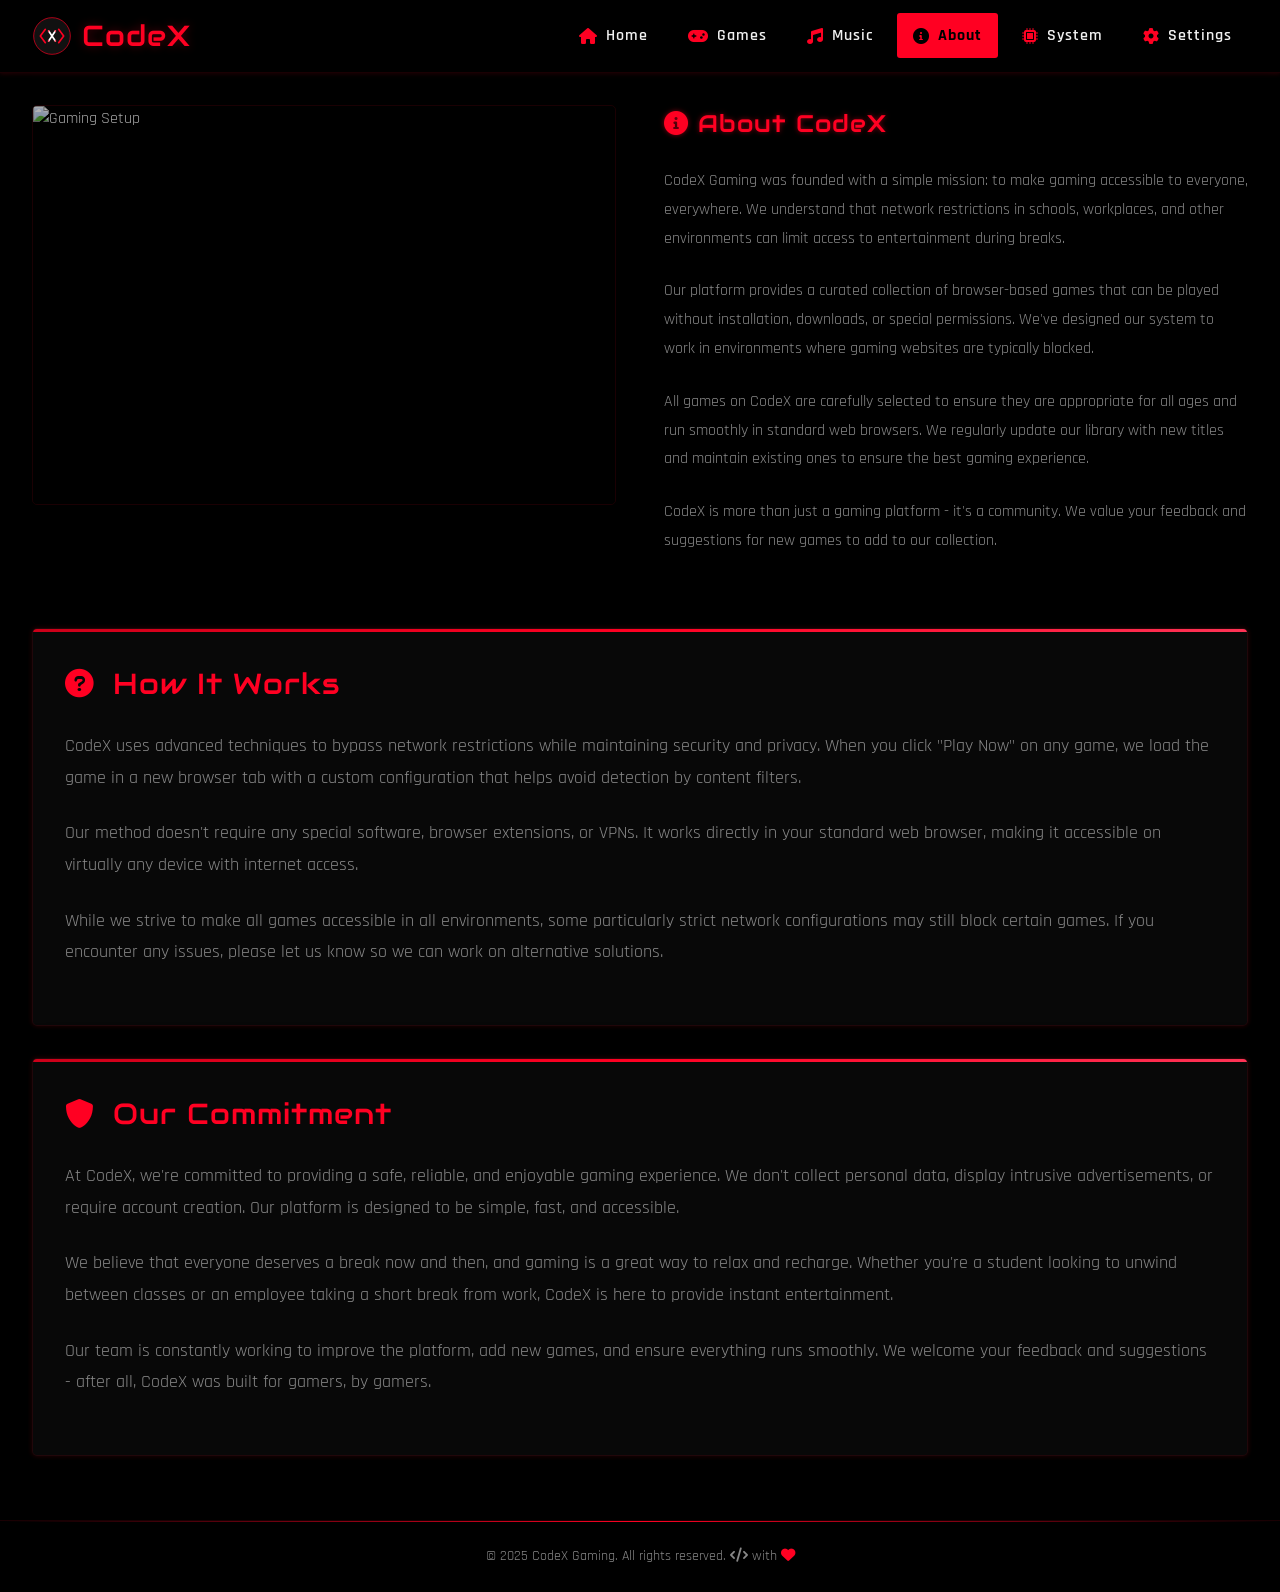
==== about.html @ c89e1aec "Add files via upload" ====
<!DOCTYPE html>
<html lang="en">
<head>
    <meta charset="UTF-8">
    <meta name="viewport" content="width=device-width, initial-scale=1.0">
    <title>CodeX - About</title>
    <link rel="stylesheet" href="style.css">
    <link rel="stylesheet" href="https://cdnjs.cloudflare.com/ajax/libs/font-awesome/6.0.0-beta3/css/all.min.css">
    <!-- Add these lines to your HTML head section -->
<link rel="stylesheet" href="admin-panel.css">
<script src="user-check.js"></script>
<script src="admin-panel.js"></script>
</head>
<body>
    <header>
        <div class="logo">
            <img src="logo.svg" alt="CodeX Logo">
            <h1>CodeX</h1>
        </div>        
        <nav>
            <ul>
                <li><a href="home.html"><i class="fas fa-home"></i> Home</a></li>
                <li><a href="games.html"><i class="fas fa-gamepad"></i> Games</a></li>
                <li><a href="music.html"><i class="fas fa-music"></i> Music</a></li>
                <li><a href="about.html" class="active"><i class="fas fa-info-circle"></i> About</a></li>
                <li><a href="system.html"><i class="fas fa-microchip"></i> System</a></li>
                <li><a href="settings.html"><i class="fas fa-cog"></i> Settings</a></li>
            </ul>
        </nav>
    </header>
    
    <main>
        <section class="about-section">
            <div class="about-image">
                <img src="https://images.unsplash.com/photo-1542751371-adc38448a05e?ixlib=rb-4.0.3&ixid=M3wxMjA3fDB8MHxwaG90by1wYWdlfHx8fGVufDB8fHx8fA%3D%3D&auto=format&fit=crop&w=2070&q=80" alt="Gaming Setup">
            </div>
            <div class="about-content">
                <h2><i class="fas fa-info-circle"></i> About CodeX</h2>
                <p>CodeX Gaming was founded with a simple mission: to make gaming accessible to everyone, everywhere. We understand that network restrictions in schools, workplaces, and other environments can limit access to entertainment during breaks.</p>
                
                <p>Our platform provides a curated collection of browser-based games that can be played without installation, downloads, or special permissions. We've designed our system to work in environments where gaming websites are typically blocked.</p>
                
                <p>All games on CodeX are carefully selected to ensure they are appropriate for all ages and run smoothly in standard web browsers. We regularly update our library with new titles and maintain existing ones to ensure the best gaming experience.</p>
                
                <p>CodeX is more than just a gaming platform - it's a community. We value your feedback and suggestions for new games to add to our collection.</p>
            </div>
        </section>
        
        <section class="content">
            <h2><i class="fas fa-question-circle"></i> How It Works</h2>
            <p>CodeX uses advanced techniques to bypass network restrictions while maintaining security and privacy. When you click "Play Now" on any game, we load the game in a new browser tab with a custom configuration that helps avoid detection by content filters.</p>
            
            <p>Our method doesn't require any special software, browser extensions, or VPNs. It works directly in your standard web browser, making it accessible on virtually any device with internet access.</p>
            
            <p>While we strive to make all games accessible in all environments, some particularly strict network configurations may still block certain games. If you encounter any issues, please let us know so we can work on alternative solutions.</p>
        </section>
        
        <section class="content">
            <h2><i class="fas fa-shield-alt"></i> Our Commitment</h2>
            <p>At CodeX, we're committed to providing a safe, reliable, and enjoyable gaming experience. We don't collect personal data, display intrusive advertisements, or require account creation. Our platform is designed to be simple, fast, and accessible.</p>
            
            <p>We believe that everyone deserves a break now and then, and gaming is a great way to relax and recharge. Whether you're a student looking to unwind between classes or an employee taking a short break from work, CodeX is here to provide instant entertainment.</p>
            
            <p>Our team is constantly working to improve the platform, add new games, and ensure everything runs smoothly. We welcome your feedback and suggestions - after all, CodeX was built for gamers, by gamers.</p>
        </section>
    </main>
    
    <footer>
        <p>&copy; 2025 CodeX Gaming. All rights reserved. <i class="fas fa-code"></i> with <i class="fas fa-heart" style="color: var(--primary);"></i></p>
    </footer>
    
    <div class="page-transition"></div>
    
    <script src="script.js"></script>
    <script>
        function applyWebsiteSettings() {
          const savedSettingsJSON = localStorage.getItem('websiteSettings');
          if (savedSettingsJSON) {
            try {
              const savedSettings = JSON.parse(savedSettingsJSON);
              if (savedSettings.title) document.title = savedSettings.title;
              if (savedSettings.favicon) {
                let faviconLink = document.querySelector('link[rel="icon"]');
                if (!faviconLink) {
                  faviconLink = document.createElement('link');
                  faviconLink.rel = 'icon';
                  document.head.appendChild(faviconLink);
                }
                faviconLink.href = savedSettings.favicon;
              }
              if (savedSettings.theme) document.body.className = savedSettings.theme;
            } catch (error) {
              console.error('Error applying website settings:', error);
            }
          }
        }
        applyWebsiteSettings();
        window.addEventListener('storage', function(e) {
          if (e.key === 'settingsUpdated' || e.key === 'websiteSettings') {
            applyWebsiteSettings();
          }
        });
      </script>
      
</body>
</html>
---- style.css ----
/* Import fonts */
@import url('https://fonts.googleapis.com/css2?family=Audiowide&family=Rajdhani:wght@300;400;500;600;700&display=swap');

/* Reset and Base Styles */
*, *::before, *::after {
    margin: 0;
    padding: 0;
    box-sizing: border-box;
}

:root {
    --primary: #ff0022;
    --primary-dark: #cc0019;
    --primary-light: #ff3355;
    --dark: #050505;
    --darker: #000000;
    --dark-gray: #0a0a0a;
    --medium-gray: #111111;
    --light-gray: #222222;
    --text: #f0f0f0;
    --text-muted: #888888;
    --glow: 0 0 10px rgba(255, 0, 34, 0.7);
    --glow-strong: 0 0 20px rgba(255, 0, 34, 0.9);
}

body {
    background-color: var(--darker);
    color: var(--text);
    font-family: 'Rajdhani', sans-serif;
    min-height: 100vh;
    display: flex;
    flex-direction: column;
    overflow-x: hidden;
    line-height: 1.6;
}

/* Typography */
h1, h2, h3, h4, h5, h6 {
    font-family: 'Audiowide', cursive;
    font-weight: 400;
    letter-spacing: 1px;
}

/* Scrollbar Styling */
::-webkit-scrollbar {
    width: 6px;
}

::-webkit-scrollbar-track {
    background: var(--darker);
}

::-webkit-scrollbar-thumb {
    background: var(--primary-dark);
    border-radius: 3px;
}

::-webkit-scrollbar-thumb:hover {
    background: var(--primary);
}

/* Animations */
@keyframes pulse {
    0% { transform: scale(1); }
    50% { transform: scale(1.05); }
    100% { transform: scale(1); }
}

@keyframes fadeIn {
    from { opacity: 0; }
    to { opacity: 1; }
}

@keyframes slideInFromLeft {
    from { transform: translateX(-50px); opacity: 0; }
    to { transform: translateX(0); opacity: 1; }
}

@keyframes slideInFromRight {
    from { transform: translateX(50px); opacity: 0; }
    to { transform: translateX(0); opacity: 1; }
}

@keyframes slideInFromBottom {
    from { transform: translateY(50px); opacity: 0; }
    to { transform: translateY(0); opacity: 1; }
}

@keyframes glitch {
    0% { transform: translate(0); }
    20% { transform: translate(-2px, 2px); }
    40% { transform: translate(-2px, -2px); }
    60% { transform: translate(2px, 2px); }
    80% { transform: translate(2px, -2px); }
    100% { transform: translate(0); }
}

@keyframes neonFlicker {
    0%, 19%, 21%, 23%, 25%, 54%, 56%, 100% {
        text-shadow: 
            0 0 5px var(--primary),
            0 0 10px var(--primary),
            0 0 20px var(--primary),
            0 0 40px var(--primary);
    }
    20%, 24%, 55% {
        text-shadow: none;
    }
}

/* Login Page Styles */
.login-body {
    display: flex;
    justify-content: center;
    align-items: center;
    height: 100vh;
    background-color: var(--darker);
    position: relative;
    overflow: hidden;
}

.login-background {
    position: absolute;
    top: 0;
    left: 0;
    width: 100%;
    height: 100%;
    background: 
        radial-gradient(circle at center, rgba(255, 0, 34, 0.1) 0%, rgba(0, 0, 0, 0.5) 70%);
    z-index: 1;
}

.login-grid {
    position: absolute;
    top: 0;
    left: 0;
    width: 100%;
    height: 100%;
    background-image: 
        linear-gradient(rgba(255, 0, 34, 0.05) 1px, transparent 1px),
        linear-gradient(90deg, rgba(255, 0, 34, 0.05) 1px, transparent 1px);
    background-size: 30px 30px;
    z-index: 2;
    perspective: 1000px;
    transform-style: preserve-3d;
    animation: fadeIn 2s ease-out;
}

.login-container {
    position: relative;
    z-index: 3;
    text-align: center;
    animation: fadeIn 1.5s ease-out;
}

.login-logo {
    margin-bottom: 2rem;
    animation: pulse 3s infinite ease-in-out;
}

.main-title {
    color: var(--primary);
    font-size: 4rem;
    text-shadow: 
        0 0 5px var(--primary),
        0 0 10px var(--primary),
        0 0 20px var(--primary);
    margin-bottom: 2rem;
    position: relative;
    display: inline-block;
    animation: neonFlicker 5s infinite;
}

.login-box {
    justify-self: center;
    background-color: rgba(10, 10, 10, 0.8);
    backdrop-filter: blur(10px);
    padding: 2.5rem;
    border-radius: 5px;
    box-shadow: 0 0 30px rgba(0, 0, 0, 0.8), 0 0 10px rgba(255, 0, 34, 0.3);
    width: 350px;
    border: 1px solid rgba(255, 0, 34, 0.2);
    position: relative;
    overflow: hidden;
}

.login-box::before {
    content: '';
    position: absolute;
    top: -50%;
    left: -50%;
    width: 200%;
    height: 200%;
    background: linear-gradient(
        to bottom right,
        rgba(255, 0, 34, 0),
        rgba(255, 0, 34, 0),
        rgba(255, 0, 34, 0.05),
        rgba(255, 0, 34, 0)
    );
    transform: rotate(30deg);
    animation: rotateGradient 10s linear infinite;
    z-index: -1;
}

@keyframes rotateGradient {
    0% { transform: rotate(0deg); }
    100% { transform: rotate(360deg); }
}

.login-box h2 {
    margin-bottom: 1.5rem;
    color: var(--text);
    font-size: 1.8rem;
    position: relative;
    display: inline-block;
}

.login-box h2::after {
    content: '';
    position: absolute;
    bottom: -10px;
    left: 50%;
    transform: translateX(-50%);
    width: 50px;
    height: 2px;
    background: var(--primary);
    border-radius: 2px;
}

.login-box input {
    width: 100%;
    padding: 12px 15px;
    margin-bottom: 1.5rem;
    background-color: rgba(0, 0, 0, 0.5);
    border: 1px solid var(--light-gray);
    color: var(--text);
    border-radius: 3px;
    font-family: 'Rajdhani', sans-serif;
    font-size: 1.1rem;
    transition: all 0.3s ease;
}

.login-box input:focus {
    outline: none;
    border-color: var(--primary);
    box-shadow: 0 0 10px rgba(255, 0, 34, 0.5);
}

.login-box button {
    width: 100%;
    padding: 12px;
    background-color: var(--primary);
    color: white;
    border: none;
    border-radius: 3px;
    cursor: pointer;
    font-weight: bold;
    font-family: 'Audiowide', cursive;
    font-size: 1rem;
    letter-spacing: 1px;
    transition: all 0.3s ease;
    position: relative;
    overflow: hidden;
}

.login-box button::before {
    content: '';
    position: absolute;
    top: 0;
    left: -100%;
    width: 100%;
    height: 100%;
    background: linear-gradient(
        90deg,
        transparent,
        rgba(255, 255, 255, 0.2),
        transparent
    );
    transition: all 0.5s;
}

.login-box button:hover {
    background-color: var(--primary-dark);
    transform: translateY(-2px);
    box-shadow: 0 5px 15px rgba(255, 0, 34, 0.4);
}

.login-box button:hover::before {
    left: 100%;
}

.login-box button:active {
    transform: translateY(1px);
}

#error-message {
    color: var(--primary);
    margin-top: 1rem;
    font-size: 0.9rem;
    height: 20px;
    font-weight: 500;
}

/* Header Styles */
header {
    background-color: rgba(0, 0, 0, 0.9);
    backdrop-filter: blur(10px);
    padding: 0.8rem 2rem;
    box-shadow: 0 2px 20px rgba(0, 0, 0, 0.8), 0 0 5px rgba(255, 0, 34, 0.3);
    display: flex;
    justify-content: space-between;
    align-items: center;
    position: sticky;
    top: 0;
    z-index: 100;
    border-bottom: 1px solid rgba(255, 0, 34, 0.1);
}

header .main-title {
    font-size: 2rem;
    margin-bottom: 0;
    text-shadow: 
        0 0 5px var(--primary),
        0 0 10px var(--primary);
}

nav ul {
    display: flex;
    list-style: none;
    gap: 0.5rem;
}

nav ul li a {
    color: var(--text);
    text-decoration: none;
    font-weight: 600;
    padding: 0.6rem 1rem;
    border-radius: 3px;
    transition: all 0.3s;
    position: relative;
    font-family: 'Rajdhani', sans-serif;
    letter-spacing: 1px;
    font-size: 1rem;
    display: flex;
    align-items: center;
    gap: 0.5rem;
}

nav ul li a i {
    color: var(--primary);
}

nav ul li a::after {
    content: '';
    position: absolute;
    bottom: 0;
    left: 0;
    width: 0;
    height: 2px;
    background-color: var(--primary);
    transition: width 0.3s ease;
}

nav ul li a:hover {
    color: var(--text);
    background-color: rgba(255, 0, 34, 0.1);
}

nav ul li a:hover::after {
    width: 100%;
}

nav ul li a.active {
    background-color: var(--primary);
    color: black;
    font-weight: 700;
}

nav ul li a.active i {
    color: black;
}

nav ul li a.active::after {
    width: 0;
}

/* Main Content Styles */
main {
    flex: 1;
    padding: 2rem;
    max-width: 1400px;
    margin: 0 auto;
    width: 100%;
    animation: fadeIn 1s ease-out;
}

.content {
    background-color: rgba(10, 10, 10, 0.8);
    backdrop-filter: blur(10px);
    padding: 2rem;
    border-radius: 5px;
    box-shadow: 0 0 30px rgba(0, 0, 0, 0.5), 0 0 5px rgba(255, 0, 34, 0.2);
    border: 1px solid rgba(255, 0, 34, 0.1);
    position: relative;
    overflow: hidden;
    margin-bottom: 2rem;
}

.content::before {
    content: '';
    position: absolute;
    top: 0;
    left: 0;
    width: 100%;
    height: 3px;
    background: linear-gradient(90deg, var(--primary-dark), var(--primary), var(--primary-light));
}

.content h2 {
    color: var(--primary);
    margin-bottom: 1.5rem;
    font-size: 1.8rem;
    position: relative;
    display: inline-block;
    animation: slideInFromLeft 1s ease-out;
}

.content h2 i {
    margin-right: 0.5rem;
}

.content p {
    margin-bottom: 1.5rem;
    line-height: 1.8;
    font-size: 1.1rem;
    color: var(--text-muted);
}

/* Games Grid Styles */
.games-grid {
    display: grid;
    grid-template-columns: repeat(auto-fill, minmax(250px, 1fr));
    gap: 1.5rem;
}

.game-card {
    background: linear-gradient(145deg, #0a0a0a, #050505);
    border-radius: 5px;
    padding: 1.5rem;
    text-align: center;
    box-shadow: 0 5px 15px rgba(0, 0, 0, 0.5);
    transition: all 0.3s ease;
    position: relative;
    overflow: hidden;
    border: 1px solid rgba(20, 20, 20, 1);
    animation: fadeIn 0.5s ease-out;
    animation-fill-mode: both;
}

.games-grid .game-card:nth-child(1) { animation-delay: 0.1s; }
.games-grid .game-card:nth-child(2) { animation-delay: 0.15s; }
.games-grid .game-card:nth-child(3) { animation-delay: 0.2s; }
.games-grid .game-card:nth-child(4) { animation-delay: 0.25s; }
.games-grid .game-card:nth-child(5) { animation-delay: 0.3s; }
.games-grid .game-card:nth-child(6) { animation-delay: 0.35s; }
.games-grid .game-card:nth-child(7) { animation-delay: 0.4s; }
.games-grid .game-card:nth-child(8) { animation-delay: 0.45s; }
.games-grid .game-card:nth-child(9) { animation-delay: 0.5s; }
.games-grid .game-card:nth-child(10) { animation-delay: 0.55s; }
.games-grid .game-card:nth-child(11) { animation-delay: 0.6s; }
.games-grid .game-card:nth-child(12) { animation-delay: 0.65s; }

.game-card::before {
    content: '';
    position: absolute;
    top: -50%;
    left: -50%;
    width: 200%;
    height: 200%;
    background: linear-gradient(
        to bottom right,
        rgba(255, 0, 34, 0),
        rgba(255, 0, 34, 0),
        rgba(255, 0, 34, 0.1),
        rgba(255, 0, 34, 0)
    );
    transform: rotate(30deg);
    z-index: 1;
    transition: all 0.5s;
    opacity: 0;
}

.game-card::after {
    content: '';
    position: absolute;
    top: 0;
    left: 0;
    width: 100%;
    height: 100%;
    background: linear-gradient(
        to bottom,
        rgba(255, 0, 34, 0.05),
        rgba(0, 0, 0, 0)
    );
    z-index: 0;
}

.game-card:hover {
    transform: translateY(-10px);
    box-shadow: 0 15px 30px rgba(0, 0, 0, 0.7), 0 0 15px rgba(255, 0, 34, 0.3);
    border-color: rgba(255, 0, 34, 0.3);
    background: linear-gradient(145deg, #0c0c0c, #070707);
}

.game-card:hover::before {
    opacity: 1;
    animation: rotateGradient 10s linear infinite;
}

.game-card h3 {
    color: var(--text);
    margin-bottom: 1.5rem;
    font-size: 1.5rem;
    position: relative;
    display: inline-block;
    z-index: 2;
}

.game-card h3::after {
    content: '';
    position: absolute;
    bottom: -8px;
    left: 50%;
    transform: translateX(-50%);
    width: 40px;
    height: 2px;
    background: var(--primary);
    border-radius: 2px;
    transition: width 0.3s;
}

.game-card:hover h3::after {
    width: 80%;
}

.game-card button {
    background-color: var(--primary);
    color: black;
    border: none;
    padding: 0.8rem 1.5rem;
    border-radius: 3px;
    cursor: pointer;
    font-weight: bold;
    font-family: 'Audiowide', cursive;
    letter-spacing: 1px;
    transition: all 0.3s;
    position: relative;
    overflow: hidden;
    z-index: 2;
}

.game-card button::before {
    content: '';
    position: absolute;
    top: 0;
    left: -100%;
    width: 100%;
    height: 100%;
    background: linear-gradient(
        90deg,
        transparent,
        rgba(255, 255, 255, 0.2),
        transparent
    );
    transition: all 0.5s;
}

.game-card button:hover {
    background-color: var(--primary-dark);
    transform: translateY(-3px);
    box-shadow: 0 5px 15px rgba(255, 0, 34, 0.4);
}

.game-card button:hover::before {
    left: 100%;
}

.game-card button:active {
    transform: translateY(1px);
}

/* Footer Styles */
footer {
    background-color: rgba(0, 0, 0, 0.95);
    backdrop-filter: blur(10px);
    text-align: center;
    padding: 1.5rem;
    margin-top: auto;
    box-shadow: 0 -2px 20px rgba(0, 0, 0, 0.8);
    border-top: 1px solid rgba(255, 0, 34, 0.1);
    position: relative;
}

footer::before {
    content: '';
    position: absolute;
    top: 0;
    left: 0;
    width: 100%;
    height: 1px;
    background: linear-gradient(90deg, transparent, var(--primary), transparent);
}

footer p {
    color: var(--text-muted);
    font-size: 0.9rem;
}

/* Page Transitions */
.page-transition {
    position: fixed;
    top: 0;
    left: 0;
    width: 100%;
    height: 100%;
    background-color: var(--darker);
    z-index: 9999;
    pointer-events: none;
    opacity: 0;
    transition: opacity 0.5s;
}

.page-transition.active {
    opacity: 1;
}

/* Hero Section for Home Page */
.hero {
    position: relative;
    height: 600px;
    display: flex;
    align-items: center;
    justify-content: center;
    margin-bottom: 3rem;
    overflow: hidden;
    border-radius: 5px;
    box-shadow: 0 10px 30px rgba(0, 0, 0, 0.7);
    border: 1px solid rgba(255, 0, 34, 0.1);
}

.hero-bg {
    position: absolute;
    top: 0;
    left: 0;
    width: 100%;
    height: 100%;
    background: linear-gradient(135deg, rgba(0, 0, 0, 0.9), rgba(0, 0, 0, 0.95)),
                url('https://images.unsplash.com/photo-1511512578047-dfb367046420?ixlib=rb-4.0.3&ixid=M3wxMjA3fDB8MHxwaG90by1wYWdlfHx8fGVufDB8fHx8fA%3D%3D&auto=format&fit=crop&w=2071&q=80');
    background-size: cover;
    background-position: center;
    z-index: 1;
    opacity: 0.7;
}

.hero-grid {
    position: absolute;
    top: 0;
    left: 0;
    width: 100%;
    height: 100%;
    background-image: 
        linear-gradient(rgba(255, 0, 34, 0.05) 1px, transparent 1px),
        linear-gradient(90deg, rgba(255, 0, 34, 0.05) 1px, transparent 1px);
    background-size: 30px 30px;
    z-index: 2;
    opacity: 0.3;
}

.hero-content {
    position: relative;
    z-index: 3;
    text-align: center;
    padding: 2rem;
    max-width: 800px;
}

.hero-title {
    font-size: 4rem;
    color: var(--text);
    margin-bottom: 1.5rem;
    text-shadow: 
        0 0 5px var(--primary),
        0 0 10px var(--primary);
    animation: fadeIn 1s ease-out;
    line-height: 1.2;
}

.hero-title span {
    color: var(--primary);
    position: relative;
    display: inline-block;
}

.hero-title span::after {
    content: '';
    position: absolute;
    bottom: 0;
    left: 0;
    width: 100%;
    height: 2px;
    background: var(--primary);
    box-shadow: 0 0 10px var(--primary);
}

.hero-subtitle {
    font-size: 1.5rem;
    color: var(--text-muted);
    margin-bottom: 2.5rem;
    animation: fadeIn 1.5s ease-out;
    max-width: 600px;
    margin-left: auto;
    margin-right: auto;
}

.hero-buttons {
    display: flex;
    gap: 1.5rem;
    justify-content: center;
    animation: fadeIn 2s ease-out;
}

.hero-btn {
    padding: 1rem 2.5rem;
    background-color: var(--primary);
    color: black;
    border: none;
    border-radius: 3px;
    cursor: pointer;
    font-weight: bold;
    font-family: 'Audiowide', cursive;
    letter-spacing: 1px;
    text-decoration: none;
    transition: all 0.3s;
    position: relative;
    overflow: hidden;
    font-size: 1rem;
    display: flex;
    align-items: center;
    gap: 0.5rem;
}

.hero-btn.secondary {
    background-color: transparent;
    border: 2px solid var(--primary);
    color: var(--text);
}

.hero-btn::before {
    content: '';
    position: absolute;
    top: 0;
    left: -100%;
    width: 100%;
    height: 100%;
    background: linear-gradient(
        90deg,
        transparent,
        rgba(255, 255, 255, 0.2),
        transparent
    );
    transition: all 0.5s;
}

.hero-btn:hover {
    background-color: var(--primary-dark);
    transform: translateY(-3px);
    box-shadow: 0 5px 15px rgba(255, 0, 34, 0.4);
}

.hero-btn.secondary:hover {
    background-color: rgba(255, 0, 34, 0.1);
    color: var(--text);
}

.hero-btn:hover::before {
    left: 100%;
}

/* Featured Games Section */
.featured-games {
    margin-bottom: 3rem;
}

.section-title {
    font-size: 2.2rem;
    color: var(--primary);
    margin-bottom: 2rem;
    position: relative;
    display: inline-block;
    text-shadow: 0 0 5px rgba(255, 0, 34, 0.5);
}

.section-title::after {
    content: '';
    position: absolute;
    bottom: -10px;
    left: 0;
    width: 80px;
    height: 3px;
    background: var(--primary);
    border-radius: 3px;
    box-shadow: 0 0 10px var(--primary);
}

.featured-grid {
    display: grid;
    grid-template-columns: repeat(3, 1fr);
    gap: 2rem;
}

/* About Page Specific Styles */
.about-section {
    display: grid;
    grid-template-columns: 1fr 1fr;
    gap: 3rem;
    margin-bottom: 3rem;
}

.about-image {
    border-radius: 5px;
    overflow: hidden;
    box-shadow: 0 10px 30px rgba(0, 0, 0, 0.7);
    height: 400px;
    border: 1px solid rgba(255, 0, 34, 0.1);
    position: relative;
}

.about-image::after {
    content: '';
    position: absolute;
    top: 0;
    left: 0;
    width: 100%;
    height: 100%;
    background: linear-gradient(
        to bottom,
        rgba(0, 0, 0, 0.3),
        rgba(0, 0, 0, 0.7)
    );
}

.about-image img {
    width: 100%;
    height: 100%;
    object-fit: cover;
}

.about-content h2 {
    margin-bottom: 1.5rem;
    color: var(--primary);
    text-shadow: 0 0 5px rgba(255, 0, 34, 0.5);
}

.about-content p {
    margin-bottom: 1.5rem;
    line-height: 1.8;
    color: var(--text-muted);
}

/* Responsive Styles */
@media (max-width: 1200px) {
    .featured-grid {
        grid-template-columns: repeat(2, 1fr);
    }
    
    .about-section {
        grid-template-columns: 1fr;
    }
}

@media (max-width: 992px) {
    .hero-title {
        font-size: 3.5rem;
    }
    
    .hero-subtitle {
        font-size: 1.3rem;
    }
    
    .featured-grid {
        grid-template-columns: 1fr;
    }
}

@media (max-width: 768px) {
    header {
        flex-direction: column;
        padding: 1rem;
    }
    
    header .main-title {
        margin-bottom: 1rem;
    }
    
    nav ul {
        flex-wrap: wrap;
        justify-content: center;
    }
    
    .hero {
        height: 500px;
    }
    
    .hero-title {
        font-size: 3rem;
    }
    
    .hero-buttons {
        flex-direction: column;
        align-items: center;
    }
    
    .hero-btn {
        width: 100%;
        text-align: center;
        justify-content: center;
    }
    
    main {
        padding: 2rem 1rem;
    }
    
    .content {
        padding: 1.5rem;
    }
}

@media (max-width: 480px) {
    .login-box {
        width: 90%;
        padding: 1.5rem;
    }
    
    .main-title {
        font-size: 3rem;
    }
    
    .hero-title {
        font-size: 2.5rem;
    }
    
    .hero-subtitle {
        font-size: 1.1rem;
    }
    
    .section-title {
        font-size: 1.8rem;
    }
    
    .game-card {
        padding: 1.2rem;
    }
    
    .game-card h3 {
        font-size: 1.3rem;
    }
    
    .about-image {
        height: 300px;
    }
}

/* Animations for elements */
.content, .game-card, .about-image, .about-content {
    opacity: 0;
    transform: translateY(20px);
    transition: opacity 0.8s ease, transform 0.8s ease;
}

.content.visible, .game-card.visible, .about-image.visible, .about-content.visible {
    opacity: 1;
    transform: translateY(0);
}

/* Shake animation for password input */
@keyframes shake {
    0%, 100% { transform: translateX(0); }
    10%, 30%, 50%, 70%, 90% { transform: translateX(-5px); }
    20%, 40%, 60%, 80% { transform: translateX(5px); }
}

.shake {
    animation: shake 0.5s;
}

/* Loading animation */
.loaded {
    animation: fadeIn 0.5s ease-out;
}

/* Glitch effect for game cards on hover */
.game-card:hover h3 {
    animation: glitch 0.3s ease-in-out;
}

/* Update to game card styling to ensure consistent layout */
.game-card {
    background: linear-gradient(145deg, #0a0a0a, #050505);
    border-radius: 5px;
    padding: 1.5rem;
    text-align: center;
    box-shadow: 0 5px 15px rgba(0, 0, 0, 0.5);
    transition: all 0.3s ease;
    position: relative;
    overflow: hidden;
    border: 1px solid rgba(20, 20, 20, 1);
    animation: fadeIn 0.5s ease-out;
    animation-fill-mode: both;
    display: flex;
    flex-direction: column;
    justify-content: space-between;
    height: 180px;
}

.game-card h3 {
    color: var(--text);
    margin-bottom: 1rem;
    font-size: 1.5rem;
    position: relative;
    display: inline-block;
    z-index: 2;
    align-self: center;
}

.game-card h3::after {
    content: '';
    position: absolute;
    bottom: -8px;
    left: 50%;
    transform: translateX(-50%);
    width: 40px;
    height: 2px;
    background: var(--primary);
    border-radius: 2px;
    transition: width 0.3s;
}

.game-card:hover h3::after {
    width: 80%;
}

.game-card button {
    background-color: var(--primary);
    color: black;
    border: none;
    padding: 0.8rem 1.5rem;
    border-radius: 3px;
    cursor: pointer;
    font-weight: bold;
    font-family: 'Audiowide', cursive;
    letter-spacing: 1px;
    transition: all 0.3s;
    position: relative;
    overflow: hidden;
    z-index: 2;
    margin-top: auto;
    align-self: center;
    width: 80%;
}

/* Games Grid Styles */
.games-grid {
    display: grid;
    grid-template-columns: repeat(auto-fill, minmax(280px, 1fr));
    gap: 2rem;
    margin-bottom: 3rem;
}

@media (max-width: 768px) {
    .games-grid {
        grid-template-columns: repeat(auto-fill, minmax(240px, 1fr));
        gap: 1.5rem;
    }
    
    .game-card {
        height: 160px;
        padding: 1.2rem;
    }
    
    .game-card h3 {
        font-size: 1.3rem;
    }
    
    .game-card button {
        padding: 0.7rem 1.2rem;
        font-size: 0.9rem;
    }
}

@media (max-width: 480px) {
    .games-grid {
        grid-template-columns: 1fr;
        gap: 1.2rem;
    }
}

/* Update for main title to have consistent appearance without flicker */
.main-title {
    font-family: 'Audiowide', cursive;
    color: var(--primary);
    font-size: 2.5rem;
    margin: 0;
    letter-spacing: 2px;
    text-shadow: 0 0 5px var(--primary), 0 0 10px var(--primary), 0 0 20px var(--primary);
}

/* For the login page title specifically */
.login-container .main-title {
    font-size: 3.5rem;
    margin-bottom: 2rem;
    text-align: center;
}

/* Music Page Styles */
.music-search-container {
    max-width: 900px;
    margin: 0 auto 3rem;
    padding: 0 1.5rem;
}

.music-search-box {
    display: flex;
    align-items: center;
    background: linear-gradient(145deg, #0a0a0a, #050505);
    border-radius: 5px;
    padding: 0.5rem 1rem;
    margin-bottom: 2rem;
    border: 1px solid rgba(255, 0, 34, 0.2);
    box-shadow: 0 5px 15px rgba(0, 0, 0, 0.5);
    position: relative;
    overflow: hidden;
}

.music-search-box::before {
    content: '';
    position: absolute;
    top: -50%;
    left: -50%;
    width: 200%;
    height: 200%;
    background: repeating-linear-gradient(
        45deg,
        transparent,
        transparent 10px,
        rgba(255, 0, 34, 0.03) 10px,
        rgba(255, 0, 34, 0.03) 20px
    );
    z-index: 0;
    animation: grid-move 20s linear infinite;
    opacity: 0.3;
}

.search-icon {
    color: var(--primary);
    font-size: 1.2rem;
    margin-right: 1rem;
    position: relative;
    z-index: 1;
}

#music-search-input {
    flex: 1;
    background: transparent;
    border: none;
    color: var(--text);
    font-size: 1rem;
    padding: 0.8rem 0;
    font-family: 'Rajdhani', sans-serif;
    position: relative;
    z-index: 1;
}

#music-search-input:focus {
    outline: none;
}

#music-search-button {
    background-color: var(--primary);
    color: black;
    border: none;
    padding: 0.8rem 1.5rem;
    border-radius: 3px;
    cursor: pointer;
    font-weight: bold;
    font-family: 'Audiowide', cursive;
    letter-spacing: 1px;
    transition: all 0.3s;
    position: relative;
    z-index: 1;
}

#music-search-button:hover {
    background-color: #ff1f3d;
    transform: translateY(-2px);
    box-shadow: 0 5px 15px rgba(255, 0, 34, 0.3);
}

.popular-searches {
    margin-bottom: 2.5rem;
}

.popular-searches h3 {
    color: var(--text);
    margin-bottom: 1rem;
    font-size: 1.3rem;
    position: relative;
    display: inline-block;
}

.popular-searches h3::after {
    content: '';
    position: absolute;
    bottom: -5px;
    left: 0;
    width: 40px;
    height: 2px;
    background: var(--primary);
    border-radius: 2px;
}

.popular-tags {
    display: flex;
    flex-wrap: wrap;
    gap: 0.8rem;
}

.tag {
    background: rgba(255, 0, 34, 0.1);
    color: var(--text);
    padding: 0.5rem 1rem;
    border-radius: 20px;
    font-size: 0.9rem;
    cursor: pointer;
    transition: all 0.3s;
    border: 1px solid rgba(255, 0, 34, 0.2);
}

.tag:hover {
    background: rgba(255, 0, 34, 0.2);
    transform: translateY(-2px);
    box-shadow: 0 5px 10px rgba(0, 0, 0, 0.3);
}

.music-categories {
    display: grid;
    grid-template-columns: repeat(auto-fit, minmax(250px, 1fr));
    gap: 2rem;
}

.category {
    background: linear-gradient(145deg, #0a0a0a, #050505);
    border-radius: 5px;
    padding: 1.5rem;
    border: 1px solid rgba(20, 20, 20, 1);
    box-shadow: 0 5px 15px rgba(0, 0, 0, 0.5);
    transition: all 0.3s;
}

.category:hover {
    transform: translateY(-5px);
    box-shadow: 0 10px 25px rgba(0, 0, 0, 0.7), 0 0 15px rgba(255, 0, 34, 0.2);
}

.category h3 {
    color: var(--primary);
    margin-bottom: 1rem;
    font-size: 1.2rem;
    display: flex;
    align-items: center;
    gap: 0.5rem;
}

.category ul {
    list-style: none;
    padding: 0;
}

.category li {
    color: var(--text);
    padding: 0.7rem 0;
    border-bottom: 1px solid rgba(255, 255, 255, 0.05);
    cursor: pointer;
    transition: all 0.3s;
    position: relative;
}

.category li:last-child {
    border-bottom: none;
}

.category li:hover {
    color: var(--primary);
    padding-left: 0.5rem;
}

.category li:hover::before {
    content: '▶';
    position: absolute;
    left: -15px;
    color: var(--primary);
    font-size: 0.7rem;
    top: 50%;
    transform: translateY(-50%);
    opacity: 0.7;
}

@media (max-width: 768px) {
    .music-search-box {
        flex-direction: column;
        padding: 1rem;
    }
    
    .search-icon {
        display: none;
    }
    
    #music-search-input {
        width: 100%;
        margin-bottom: 1rem;
        text-align: center;
    }
    
    #music-search-button {
        width: 100%;
    }
    
    .music-categories {
        grid-template-columns: 1fr;
        gap: 1.5rem;
    }
}

/* Logo styling */
.logo {
    display: flex;
    align-items: center;
}

.logo img {
    width: 40px;
    height: 40px;
    margin-right: 10px;
}

.logo h1 {
    font-family: 'Audiowide', cursive;
    font-size: 1.8rem;
    color: #ff0022;
    margin: 0;
    letter-spacing: 1px;
    text-shadow: 0 0 10px rgba(255, 0, 34, 0.3);
}

@media (max-width: 768px) {
    .logo img {
        width: 32px;
        height: 32px;
    }
    
    .logo h1 {
        font-size: 1.5rem;
    }
}

/* Search Bar Styles */
.search-container {
    margin-bottom: 2rem;
    width: 100%;
    max-width: 600px;
}

.search-bar {
    display: flex;
    align-items: center;
    background: rgba(10, 10, 10, 0.5);
    border: 1px solid rgba(255, 0, 34, 0.3);
    border-radius: 5px;
    padding: 0.5rem 1rem;
    transition: all 0.3s ease;
    position: relative;
}

.search-bar:focus-within {
    border-color: var(--primary);
    box-shadow: 0 0 15px rgba(255, 0, 34, 0.2);
}

.search-icon {
    color: var(--text-muted);
    margin-right: 0.8rem;
}

#game-search {
    background: transparent;
    border: none;
    color: var(--text);
    font-family: 'Rajdhani', sans-serif;
    font-size: 1rem;
    width: 100%;
    padding: 0.5rem 0;
}

#game-search:focus {
    outline: none;
}

#game-search::placeholder {
    color: var(--text-muted);
}

.clear-search-btn {
    background: transparent;
    border: none;
    color: var(--text-muted);
    cursor: pointer;
    padding: 0.5rem;
    display: none;
    opacity: 0.7;
    transition: opacity 0.2s;
}

.clear-search-btn:hover {
    opacity: 1;
    color: var(--primary);
}

/* No results message */
.no-results {
    text-align: center;
    padding: 2rem;
    color: var(--text-muted);
    font-size: 1.2rem;
    background: rgba(10, 10, 10, 0.5);
    border-radius: 5px;
    margin: 2rem 0;
    display: none;
}

/* Animation for search results */
@keyframes fadeIn {
    from { opacity: 0; transform: translateY(10px); }
    to { opacity: 1; transform: translateY(0); }
}

.game-card.search-visible {
    animation: fadeIn 0.3s ease forwards;
}

/* Responsive adjustments */
@media (max-width: 768px) {
    .search-container {
        max-width: 100%;
    }
}
---- admin-panel.css ----
/* Admin Panel Styles */
.admin-panel {
    position: fixed;
    top: 20px;
    right: 20px;
    width: 450px;
    max-height: 80vh;
    background-color: var(--dark-gray);
    border: 1px solid var(--primary);
    border-radius: 5px;
    box-shadow: 0 0 20px rgba(0, 0, 0, 0.8), 0 0 10px rgba(255, 0, 34, 0.3);
    z-index: 9999;
    overflow: hidden;
    transition: transform 0.3s ease, opacity 0.3s ease;
}

.admin-panel-hidden {
    transform: translateX(420px);
    opacity: 0;
    pointer-events: none;
}

.admin-panel-header {
    background-color: var(--primary);
    color: black;
    padding: 10px 15px;
    display: flex;
    justify-content: space-between;
    align-items: center;
}

.admin-panel-header h3 {
    margin: 0;
    font-family: 'Audiowide', cursive;
    font-size: 1.2rem;
}

#close-admin-panel {
    background: none;
    border: none;
    color: black;
    cursor: pointer;
    font-size: 1.2rem;
}

.admin-panel-content {
    padding: 15px;
    max-height: calc(80vh - 50px);
    overflow-y: auto;
}

.admin-section {
    margin-bottom: 20px;
}

.admin-section h4 {
    color: var(--primary);
    margin-bottom: 10px;
    font-size: 1.1rem;
    border-bottom: 1px solid var(--primary-dark);
    padding-bottom: 5px;
}

.user-list-container, .banned-list-container {
    max-height: 200px;
    overflow-y: auto;
    background-color: var(--darker);
    border-radius: 3px;
    border: 1px solid var(--light-gray);
}

.user-item, .banned-item {
    padding: 10px;
    border-bottom: 1px solid var(--light-gray);
    display: flex;
    justify-content: space-between;
    align-items: center;
}

.user-item:last-child, .banned-item:last-child {
    border-bottom: none;
}

.user-info, .banned-user-info {
    flex: 1;
}

.user-id, .banned-user-id {
    font-family: 'Rajdhani', sans-serif;
    font-weight: 600;
    color: var(--text);
    margin-bottom: 3px;
    font-size: 0.9rem;
}

.user-nickname {
    color: var(--primary);
    font-weight: bold;
    text-transform: uppercase;
}

.current-user-badge {
    background-color: var(--primary);
    color: black;
    font-size: 0.7rem;
    padding: 2px 5px;
    border-radius: 3px;
    margin-left: 5px;
    font-weight: bold;
}

.user-visit-info {
    font-size: 0.8rem;
    color: var(--text-muted);
    margin-bottom: 3px;
}

.user-fingerprint, .banned-user-fingerprint {
    font-size: 0.7rem;
    color: var(--text-muted);
    font-family: monospace;
}

.user-actions {
    display: flex;
    gap: 5px;
}

.ban-user-btn, .unban-user-btn {
    border: none;
    padding: 5px 10px;
    border-radius: 3px;
    cursor: pointer;
    font-family: 'Rajdhani', sans-serif;
    font-weight: 600;
    font-size: 0.8rem;
    transition: all 0.3s;
}

.ban-btn {
    background-color: #ff3b30;
    color: white;
}

.unban-btn {
    background-color: #34c759;
    color: black;
}

.ban-user-btn:hover, .unban-user-btn:hover {
    transform: translateY(-2px);
    box-shadow: 0 2px 5px rgba(0, 0, 0, 0.2);
}

.empty-list-message {
    padding: 15px;
    text-align: center;
    color: var(--text-muted);
    font-style: italic;
}

.admin-button {
    background-color: var(--primary);
    color: black;
    border: none;
    padding: 8px 12px;
    border-radius: 4px;
    cursor: pointer;
    font-family: 'Rajdhani', sans-serif;
    font-weight: 600;
    margin-right: 10px;
    margin-bottom: 10px;
    transition: all 0.3s;
}

.admin-button:hover {
    background-color: var(--primary-dark);
    transform: translateY(-2px);
}

#logout-admin {
    background-color: #ff3b30;
    color: white;
}

/* Scrollbar for admin panel */
.admin-panel ::-webkit-scrollbar {
    width: 4px;
}

.admin-panel ::-webkit-scrollbar-track {
    background: var(--darker);
}

.admin-panel ::-webkit-scrollbar-thumb {
    background: var(--primary-dark);
    border-radius: 2px;
}

.admin-panel ::-webkit-scrollbar-thumb:hover {
    background: var(--primary);
}

@media (max-width: 768px) {
    .admin-panel {
        width: 300px;
        right: 10px;
        top: 10px;
    }
    
    .user-actions {
        flex-direction: column;
    }
}
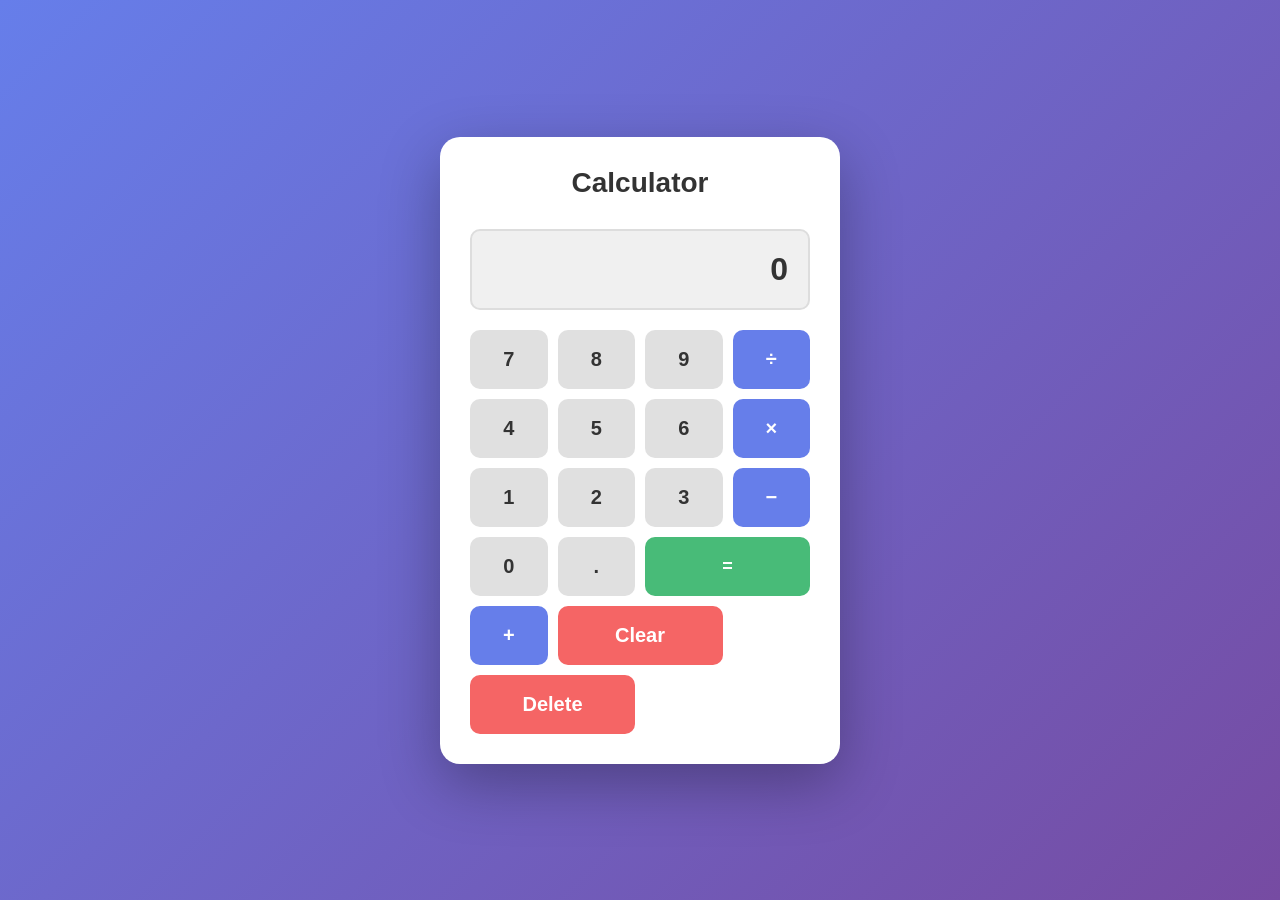
==== commit fd78efc2: "Implement user authentication check in about.html Added user authentication check on page load." ====
--- a/about.html
+++ b/about.html
@@ -7,9 +7,22 @@
     <link rel="stylesheet" href="style.css">
     <link rel="stylesheet" href="https://cdnjs.cloudflare.com/ajax/libs/font-awesome/6.0.0-beta3/css/all.min.css">
     <!-- Add these lines to your HTML head section -->
-<link rel="stylesheet" href="admin-panel.css">
-<script src="user-check.js"></script>
-<script src="admin-panel.js"></script>
+    <link rel="stylesheet" href="admin-panel.css">
+    <script src="user-check.js"></script>
+    <script src="admin-panel.js"></script>
+    <script>
+        // Check if user is authenticated
+        function checkAuthentication() {
+            const authenticated = localStorage.getItem('codexAuthenticated');
+            if (authenticated !== 'true') {
+                // Redirect back to index.html if not authenticated
+                window.location.href = 'index.html';
+            }
+        }
+        
+        // Run check on page load
+        checkAuthentication();
+    </script>
 </head>
 <body>
     <header>
@@ -104,3 +117,4 @@
       
 </body>
 </html>
+
